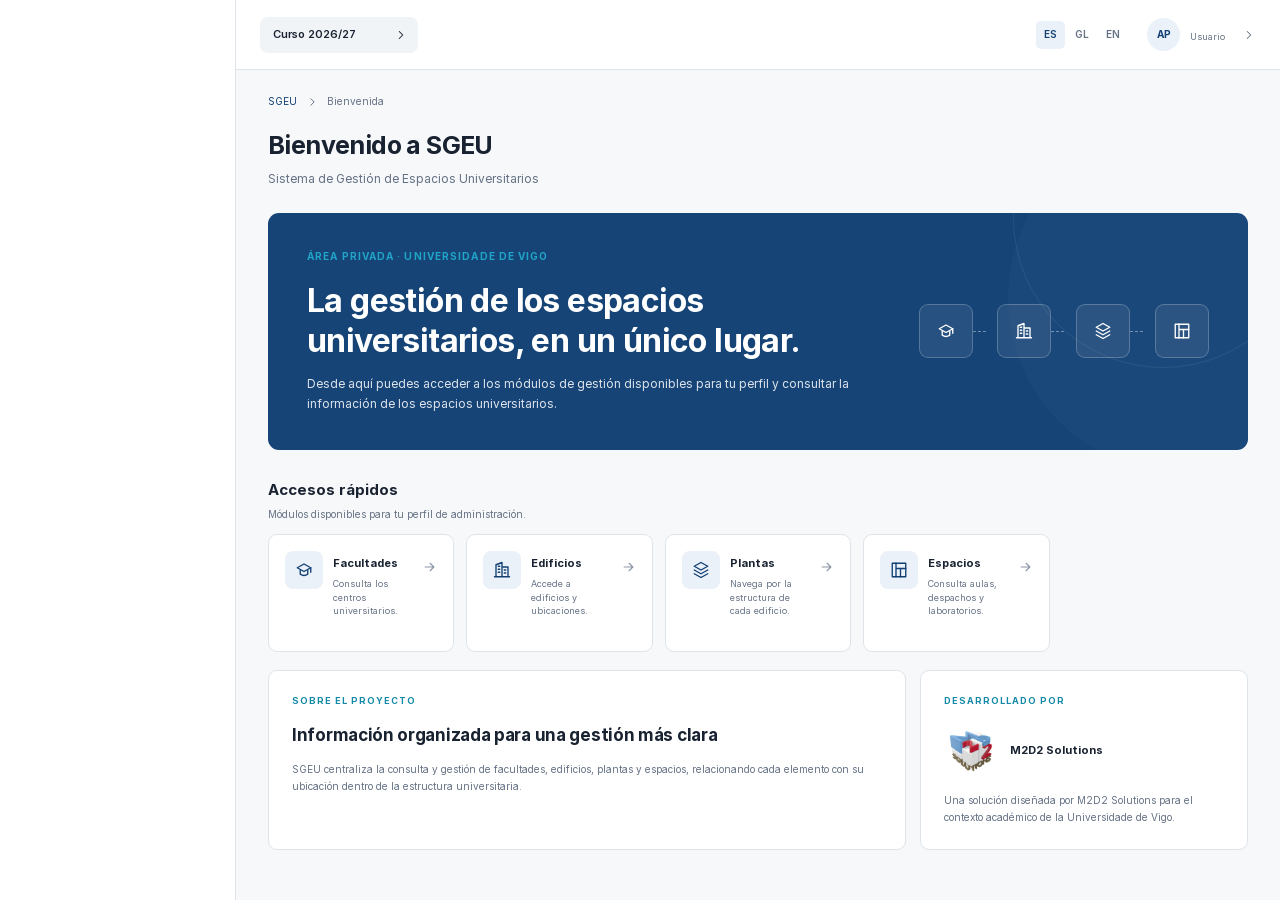
==== frontsistemagestionespacios/pages/bienvenida.html @ 885a41d6 "ADD SGEU" ====
<!--
  Archivo: bienvenida.html
  Descripción: Página principal de la zona privada de SGEU.
  Muestra la bienvenida al usuario autenticado y los accesos
  a los diferentes módulos de gestión.
-->

<!DOCTYPE html>
<html lang="es">

  <head>
    <meta charset="UTF-8">
    <meta name="viewport" content="width=device-width, initial-scale=1.0">
    <meta name="description" content="Área privada del Sistema de Gestión de Espacios Universitarios">

    <title>Bienvenida | SGEU</title>

    <!-- Estilos globales, estructura común y específicos de la página -->
    <link rel="stylesheet" href="../css/variables.css">
    <link rel="stylesheet" href="../css/global.css">
    <link rel="stylesheet" href="../css/components/app-layout.css">
    <link rel="stylesheet" href="../css/pages/bienvenida.css">
    <link rel="stylesheet" href="../css/responsive.css">

    <!-- Barra lateral y superior comunes -->
    <script type="module" src="../js/common/navigation.js" defer></script>

    <!-- Sistema de internacionalización -->
    <script type="module" src="../js/i18n/i18n.js"></script>

    <!-- Iconos centralizados del proyecto -->
    <script src="../js/common/icons.js" defer></script>
  </head>

  <body data-page="bienvenida">
    <div class="app-layout">

      <!-- Barra lateral (la genera navigation.js) -->
      <aside class="app-sidebar" id="app-sidebar"></aside>

      <!-- Zona principal -->
      <div class="app-main">

        <!-- Barra superior (la genera navigation.js) -->
        <header class="app-topbar"></header>

        <!-- Contenido de la página -->
        <main class="app-content home-page">

          <!-- Ruta de navegación -->
          <nav class="breadcrumb" aria-label="Ruta de navegación">
            <ol>
              <li>
                <a href="bienvenida.html">SGEU</a>
              </li>

              <li>
                <span data-icon="chevron" aria-hidden="true"></span>
                <span aria-current="page" data-i18n="navigation.welcome">Bienvenida</span>
              </li>
            </ol>
          </nav>

          <!-- Cabecera de la página -->
          <div class="page-header">
            <h1 data-i18n="welcome.pageTitle">Bienvenido a SGEU</h1>
            <p data-i18n="welcome.subtitle">Sistema de Gestión de Espacios Universitarios</p>
          </div>

          <!-- Bloque de bienvenida -->
          <section class="home-banner" aria-labelledby="banner-title">

            <div class="home-banner-content">
              <span class="eyebrow" data-i18n="welcome.privateArea">Área privada · Universidade de Vigo</span>

              <h2 id="banner-title" data-i18n="welcome.bannerTitle">
                La gestión de los espacios universitarios, en un único lugar.
              </h2>

              <p data-i18n="welcome.bannerDescription">
                Desde aquí puedes acceder a los módulos de gestión disponibles
                para tu perfil y consultar la información de los espacios universitarios.
              </p>
            </div>

            <!-- Jerarquía decorativa: Facultad → Edificio → Planta → Espacio -->
            <div class="banner-hierarchy" aria-hidden="true">
              <span class="banner-node" data-icon="faculty"></span>
              <span class="banner-node" data-icon="building"></span>
              <span class="banner-node" data-icon="layers"></span>
              <span class="banner-node" data-icon="space"></span>
            </div>

          </section>

          <!-- Accesos rápidos -->
          <section class="quick-access" aria-labelledby="quick-access-title">

            <div class="section-header">
              <div>
                <h2 id="quick-access-title" data-i18n="welcome.quickAccess">Accesos rápidos</h2>
                <p data-i18n="welcome.quickAccessDescription">Módulos disponibles para tu perfil de administración.</p>
              </div>

            </div>

            <!-- Tarjetas de acceso a los módulos -->
            <ul class="access-list">
              <li data-require="ADMIN">
                <a class="access-card" href="usuarios.html">
                  <span class="access-icon" data-icon="users" aria-hidden="true"></span>

                  <div class="access-text">
                    <h3 data-i18n="navigation.users">Usuarios</h3>
                    <p data-i18n="welcome.usersDescription">Gestiona perfiles y permisos disponibles.</p>
                  </div>

                  <span class="access-arrow" data-icon="arrow" aria-hidden="true"></span>
                </a>
              </li>

              <li>
                <a class="access-card" href="facultades.html">
                  <span class="access-icon" data-icon="faculty" aria-hidden="true"></span>

                  <div class="access-text">
                    <h3 data-i18n="navigation.faculties">Facultades</h3>
                    <p data-i18n="welcome.facultiesDescription">Consulta los centros universitarios.</p>
                  </div>

                  <span class="access-arrow" data-icon="arrow" aria-hidden="true"></span>
                </a>
              </li>

              <li>
                <a class="access-card" href="edificios.html">
                  <span class="access-icon" data-icon="building" aria-hidden="true"></span>

                  <div class="access-text">
                    <h3 data-i18n="navigation.buildings">Edificios</h3>
                    <p data-i18n="welcome.buildingsDescription">Accede a edificios y ubicaciones.</p>
                  </div>

                  <span class="access-arrow" data-icon="arrow" aria-hidden="true"></span>
                </a>
              </li>

              <li>
                <a class="access-card" href="plantas.html">
                  <span class="access-icon" data-icon="layers" aria-hidden="true"></span>

                  <div class="access-text">
                    <h3 data-i18n="navigation.floors">Plantas</h3>
                    <p data-i18n="welcome.floorsDescription">Navega por la estructura de cada edificio.</p>
                  </div>

                  <span class="access-arrow" data-icon="arrow" aria-hidden="true"></span>
                </a>
              </li>

              <li>
                <a class="access-card" href="espacios.html">
                  <span class="access-icon" data-icon="space" aria-hidden="true"></span>

                  <div class="access-text">
                    <h3 data-i18n="navigation.spaces">Espacios</h3>
                    <p data-i18n="welcome.spacesDescription">Consulta aulas, despachos y laboratorios.</p>
                  </div>

                  <span class="access-arrow" data-icon="arrow" aria-hidden="true"></span>
                </a>
              </li>
            </ul>

          </section>

          <!-- Información del proyecto y del equipo -->
          <div class="home-info">

            <section class="info-card" aria-labelledby="info-project-title">
              <span class="eyebrow" data-i18n="common.aboutProject">Sobre el proyecto</span>

              <h2 id="info-project-title" data-i18n="welcome.projectTitle">
                Información organizada para una gestión más clara
              </h2>

              <p data-i18n="welcome.projectDescription">
                SGEU centraliza la consulta y gestión de facultades, edificios, plantas
                y espacios, relacionando cada elemento con su ubicación dentro de la
                estructura universitaria.
              </p>
            </section>

            <section class="info-card" aria-labelledby="info-team-title">
              <span class="eyebrow" id="info-team-title" data-i18n="welcome.developedBy">Desarrollado por</span>

              <!-- Logo de M2D2 Solutions -->
              <div class="team-mini">
                <img class="team-mini-logo" src="../assets/images/logo-m2d2-solutions.png" alt="" width="64" height="64">

                <div>
                  <strong>M2D2 Solutions</strong>
                </div>
              </div>

              <p data-i18n="welcome.teamDescription">
                Una solución diseñada por M2D2 Solutions para el contexto académico
                de la Universidade de Vigo.
              </p>
            </section>

          </div>

        </main>
      </div>
    </div>
  </body>

</html>
---- frontsistemagestionespacios/css/variables.css ----
/****************************************************************/
/* Archivo: variables.css                                       */
/* Descripción: Centraliza las variables CSS utilizadas         */
/* en la aplicación, como colores, tipografías, espaciados,     */
/* bordes y otros valores de diseño.                            */
/****************************************************************/


/* ========================================
   SGEU - TIPOGRAFÍA LOCAL
   ======================================== */

@font-face {
    font-family: 'Inter';
    src: url('../assets/fonts/Inter-Regular.woff2') format('woff2');
    font-weight: 400;
    font-style: normal;
    font-display: swap;
}

@font-face {
    font-family: 'Inter';
    src: url('../assets/fonts/Inter-Medium.woff2') format('woff2');
    font-weight: 500;
    font-style: normal;
    font-display: swap;
}

@font-face {
    font-family: 'Inter';
    src: url('../assets/fonts/Inter-SemiBold.woff2') format('woff2');
    font-weight: 600;
    font-style: normal;
    font-display: swap;
}

@font-face {
    font-family: 'Inter';
    src: url('../assets/fonts/Inter-Bold.woff2') format('woff2');
    font-weight: 700;
    font-style: normal;
    font-display: swap;
}


/* ========================================
   SGEU - VARIABLES GLOBALES
   Basadas en el diseño de Figma Make
   ======================================== */

:root {
    /* ------------------------------------
       TIPOGRAFÍA
       ------------------------------------ */
    --font-family: 'Inter', sans-serif;

    /* ------------------------------------
       COLORES DE FONDO
       ------------------------------------ */
    --bg: #f7f8fa;
    --surface: #ffffff;
    --surface-alt: #f1f4f7;

    /* ------------------------------------
       COLORES DE TEXTO
       ------------------------------------ */
    --ink: #182230;
    --muted: #647184;
    --subtle: #8b96a7;

    /* ------------------------------------
       COLORES DE BORDES
       ------------------------------------ */
    --line: #dfe4ea;
    --line-strong: #c9d1da;

    /* ------------------------------------
       COLOR PRINCIPAL
       ------------------------------------ */
    --primary: #123f73;
    --primary-hover: #0c315c;
    --primary-soft: #eaf1f8;

    /* ------------------------------------
       COLOR SECUNDARIO / ACENTO
       ------------------------------------ */
    --accent: #1489a7;
    --accent-soft: #e7f6f8;

    /* ------------------------------------
       COLORES DE ESTADO
       ------------------------------------ */
    --success: #18794e;
    --success-soft: #eaf7f0;

    --warning: #a15c07;
    --warning-soft: #fff6e5;

    --danger: #c43235;
    --danger-soft: #fff0f0;

    /* ------------------------------------
       SOMBRAS
       ------------------------------------ */
    --shadow: 0 2px 8px rgba(18, 35, 52, 0.06);
    --shadow-lg: 0 12px 30px rgba(18, 35, 52, 0.12);

    /* ------------------------------------
       BORDES REDONDEADOS
       ------------------------------------ */
    --radius: 10px;
}
---- frontsistemagestionespacios/css/global.css ----
/****************************************************************/
/* Archivo: global.css                                          */
/* Descripción: Define los estilos generales compartidos        */
/* por las diferentes páginas de la aplicación.                 */
/* Incluye reglas de presentación comunes y estilos base.       */
/****************************************************************/


/* =========================================================
   SGEU - ESTILOS GLOBALES
   Configuración y componentes compartidos
   ========================================================= */

/* ---------- Configuración general ---------- */

*,
*::before,
*::after {
    box-sizing: border-box;
}

html {
    min-width: 320px;
    scroll-behavior: smooth;
}

body {
    margin: 0;
    min-height: 100vh;
    font-family: var(--font-family);
    font-size: 14px;
    color: var(--ink);
    background-color: var(--bg);
    line-height: 1.5;
}

/* Bloquear el scroll de fondo mientras está abierto el perfil */
body.profile-modal-open {
    overflow: hidden;
}

button,
input,
select,
textarea {
    font: inherit;
}

button {
    cursor: pointer;
}

button:disabled {
    cursor: not-allowed;
    opacity: 0.6;
}

a {
    color: inherit;
    text-decoration: none;
}

img,
svg {
    display: block;
    max-width: 100%;
}

h1,
h2,
h3,
h4,
p {
    margin-top: 0;
}

[hidden] {
    display: none !important;
}

/* ---------- Selector de idioma ---------- */

.lang-switch {
    border: 1px solid var(--line);
    border-radius: 8px;
    padding: 3px;
    display: flex;
    align-items: center;
    background: var(--surface);
}

.lang-switch button {
    min-width: 35px;
    height: 29px;
    padding: 0 6px;
    border: 0;
    border-radius: 5px;
    background: transparent;
    color: var(--muted);
    font-size: 11px;
    font-weight: 600;
}

.lang-switch button:hover {
    background: var(--surface-alt);
    color: var(--primary);
}

.lang-switch button.active,
.lang-switch button[aria-pressed="true"] {
    color: var(--primary);
    background: var(--primary-soft);
}

/* ---------- Accesibilidad ---------- */

:focus-visible {
    outline: 3px solid var(--accent);
    outline-offset: 3px;
}

/* ---------- Botones ---------- */

.btn {
    min-height: 44px;
    padding: 0 20px;
    display: inline-flex;
    align-items: center;
    justify-content: center;
    gap: 8px;
    border: 1px solid transparent;
    border-radius: 8px;
    font-size: 13px;
    font-weight: 600;
    transition:
        background-color 0.2s ease,
        border-color 0.2s ease,
        color 0.2s ease;
}

.btn-primary {
    color: var(--surface);
    background-color: var(--primary);
    border-color: var(--primary);
}

.btn-primary:hover {
    background-color: var(--primary-hover);
    border-color: var(--primary-hover);
}

/* ---------- Campos de formulario ---------- */

.field {
    display: flex;
    flex-direction: column;
    gap: 7px;
    min-width: 0;
}

.field-label {
    color: var(--ink);
    font-size: 13px;
    font-weight: 600;
}

.input-wrap {
    position: relative;
    display: flex;
    align-items: center;
    width: 100%;
}

.field-input {
    width: 100%;
    min-width: 0;
    height: 46px;
    padding: 0 14px;
    border: 1px solid var(--line-strong);
    border-radius: 8px;
    background-color: var(--surface);
    color: var(--ink);
    font-size: 13px;
    outline: none;
    transition:
        border-color 0.2s ease,
        box-shadow 0.2s ease;
}

.field-input::placeholder {
    color: var(--subtle);
}

.field-input:focus {
    border-color: var(--primary);
    box-shadow: 0 0 0 3px var(--primary-soft);
}

/* ---------- Botón dentro de un campo ---------- */

.input-action {
    position: absolute;
    top: 50%;
    right: 12px;
    transform: translateY(-50%);
    display: flex;
    align-items: center;
    justify-content: center;
    width: 30px;
    height: 30px;
    padding: 0;
    border: 0;
    border-radius: 5px;
    background: transparent;
    color: var(--muted);
}

.input-action:hover {
    color: var(--primary);
}

.input-action svg {
    width: 18px;
    height: 18px;
}

/* Espacio para el botón de mostrar contraseña */
.input-wrap-password .field-input {
    padding-right: 48px;
}

/* ---------- Iconos ---------- */

[data-icon] {
    display: inline-flex;
    align-items: center;
    justify-content: center;
    flex-shrink: 0;
}

[data-icon] svg {
    width: 18px;
    height: 18px;
}

/* =========================================================
   UTILIDADES FLEXBOX
   ========================================================= */

.flex-center {
    display: flex;
    align-items: center;
    justify-content: center;
}
---- frontsistemagestionespacios/css/components/app-layout.css ----
/****************************************************************/
/* Archivo: app-layout.css                                      */
/* Descripción: Estilos de la estructura común de la zona       */
/* privada de SGEU.                                             */
/****************************************************************/

/* ESTRUCTURA GENERAL */

.app-layout {
    display: flex;
    min-height: 100vh;
    background: var(--bg);
}

.app-sidebar {
    width: 236px;
    min-width: 236px;
    min-height: 100vh;
    display: flex;
    flex-direction: column;
    background: var(--surface);
    border-right: 1px solid var(--line);
    position: relative;
    z-index: 20;
}

.app-main {
    flex: 1;
    min-width: 0;
    display: flex;
    flex-direction: column;
}

.app-topbar {
    min-height: 70px;
    padding: 0 24px;
    display: flex;
    align-items: center;
    justify-content: space-between;
    gap: 20px;
    background: var(--surface);
    border-bottom: 1px solid var(--line);
}

.app-content {
    width: 100%;
    max-width: 1490px;
    margin: 0 auto;
    padding: 24px 32px 40px;
}

/* IDENTIDAD DE LA APLICACIÓN */

.brand-mark {
    min-height: 70px;
    padding: 0 20px;
    display: flex;
    align-items: center;
    gap: 13px;
    text-decoration: none;
    border-bottom: 1px solid var(--line);
}

.brand-mark > span {
    color: var(--primary);
    font-size: 20px;
    font-weight: 800;
    letter-spacing: 1.5px;
}

.brand-mark small {
    max-width: 85px;
    padding-left: 10px;
    border-left: 1px solid var(--line);
    color: var(--ink);
    font-size: 9px;
    line-height: 1.3;
}

/* NAVEGACIÓN LATERAL */

.sidebar-nav {
    flex: 1;
    padding: 20px 10px;
}

.sidebar-group {
    margin-bottom: 22px;
}

.sidebar-group-title {
    display: block;
    padding: 0 10px;
    margin-bottom: 12px;
    color: var(--subtle);
    font-size: 9px;
    font-weight: 700;
    letter-spacing: 1px;
    text-transform: uppercase;
}

.sidebar-group ul {
    display: flex;
    flex-direction: column;
    gap: 5px;
    margin: 0;
    padding: 0;
    list-style: none;
}

.sidebar-link {
    min-height: 42px;
    padding: 0 12px;
    display: flex;
    align-items: center;
    gap: 12px;
    border-radius: 8px;
    color: var(--muted);
    font-size: 12px;
    font-weight: 500;
    text-decoration: none;
    transition: background 0.2s, color 0.2s;
}

.sidebar-link > span[data-icon] {
    width: 18px;
    height: 18px;
    display: inline-flex;
    align-items: center;
    justify-content: center;
    flex-shrink: 0;
}

.sidebar-link:hover {
    background: var(--surface-alt);
    color: var(--primary);
}

.sidebar-link.active {
    position: relative;
    background: var(--primary-soft);
    color: var(--primary);
    font-weight: 700;
}

.sidebar-link.active::before {
    content: "";
    position: absolute;
    top: 8px;
    bottom: 8px;
    left: -10px;
    width: 3px;
    border-radius: 0 3px 3px 0;
    background: var(--primary);
}

/* PIE DE LA BARRA LATERAL */

.sidebar-footer {
    padding: 18px 10px 14px;
    border-top: 1px solid var(--line);
}

.sidebar-help {
    padding: 15px;
    border-radius: 9px;
    background: var(--surface-alt);
}

.sidebar-help strong {
    display: block;
    margin-bottom: 6px;
    color: var(--ink);
    font-size: 11px;
}

.sidebar-help p {
    margin: 0 0 9px;
    color: var(--muted);
    font-size: 10px;
    line-height: 1.5;
}

.sidebar-help a {
    display: inline-flex;
    align-items: center;
    gap: 5px;
    color: var(--primary);
    font-size: 10px;
    font-weight: 600;
    text-decoration: none;
}

.sidebar-help a:hover {
    text-decoration: underline;
}

.sidebar-help a [data-icon] {
    display: inline-flex;
    width: 14px;
    height: 14px;
}

.sidebar-version {
    display: block;
    margin-top: 15px;
    color: var(--subtle);
    font-size: 9px;
    text-align: center;
}

/* BARRA SUPERIOR */

.topbar-left,
.topbar-right {
    display: flex;
    align-items: center;
}

.topbar-left {
    gap: 16px;
}

.topbar-right {
    gap: 17px;
}

.sidebar-toggle {
    display: none;
    width: 36px;
    height: 36px;
    align-items: center;
    justify-content: center;
    border: 1px solid var(--line);
    border-radius: 7px;
    background: var(--surface);
    color: var(--ink);
    cursor: pointer;
}

.course-select {
    position: relative;
    display: flex;
    align-items: center;
}

.course-select select {
    min-width: 158px;
    height: 36px;
    padding: 0 32px 0 12px;
    appearance: none;
    border: 1px solid transparent;
    border-radius: 8px;
    background: var(--surface-alt);
    color: var(--ink);
    font-size: 11px;
    font-weight: 600;
    cursor: pointer;
}

.course-select > span {
    position: absolute;
    right: 10px;
    width: 14px;
    height: 14px;
    display: flex;
    pointer-events: none;
}

/* SELECTOR DE IDIOMA */

.app-topbar .lang-switch {
    display: flex;
    align-items: center;
    gap: 2px;
    padding: 0;
    border: 0;
    background: transparent;
}

.app-topbar .lang-switch button {
    min-width: 29px;
    height: 28px;
    padding: 0 6px;
    border: 0;
    border-radius: 5px;
    background: transparent;
    color: var(--muted);
    font-size: 10px;
    font-weight: 600;
    cursor: pointer;
}

.app-topbar .lang-switch button:hover {
    background: var(--surface-alt);
}

.app-topbar .lang-switch button.active,
.app-topbar .lang-switch button[aria-pressed="true"] {
    background: var(--primary-soft);
    color: var(--primary);
}

/* BOTÓN DE NOTIFICACIONES */

.topbar-icon-btn {
    position: relative;
    width: 38px;
    height: 36px;
    display: flex;
    align-items: center;
    justify-content: center;
    border: 0;
    border-left: 1px solid var(--line);
    border-radius: 0;
    background: transparent;
    color: var(--ink);
    cursor: pointer;
}

.topbar-icon-btn > span:first-child {
    display: flex;
    width: 19px;
    height: 19px;
}

.notification-dot {
    position: absolute;
    top: 7px;
    right: 8px;
    width: 7px;
    height: 7px;
    border: 1px solid var(--surface);
    border-radius: 50%;
    background: var(--danger);
}

/* MENÚ DEL USUARIO */

.user-menu {
    display: flex;
    align-items: center;
    gap: 10px;
    padding: 3px 0 3px 3px;
    border: 0;
    background: transparent;
    color: var(--ink);
    text-align: left;
    cursor: pointer;
}

.user-avatar {
    width: 33px;
    height: 33px;
    display: flex;
    align-items: center;
    justify-content: center;
    flex-shrink: 0;
    border-radius: 50%;
    background: var(--primary-soft);
    color: var(--primary);
    font-size: 10px;
    font-weight: 700;
}

.user-info {
    display: flex;
    flex-direction: column;
    gap: 4px;
}

.user-info strong {
    color: var(--ink);
    font-size: 11px;
    font-weight: 700;
}

.user-info small {
    color: var(--muted);
    font-size: 9px;
}

.user-menu-arrow {
    width: 14px;
    height: 14px;
    margin-left: 7px;
    display: flex;
    align-items: center;
    color: var(--muted);
}


/* MENÚ DESPLEGABLE DEL PERFIL */

.profile-dropdown {
    position: relative;
}

.profile-menu {
    position: absolute;
    top: calc(100% + 10px);
    right: 0;
    z-index: 100;
    width: 205px;
    padding: 6px;
    border: 1px solid var(--line);
    border-radius: 10px;
    background: var(--surface);
    box-shadow: var(--shadow-md);
}

.profile-menu[hidden],
.profile-modal-backdrop[hidden] {
    display: none;
}

.profile-menu button {
    width: 100%;
    min-height: 42px;
    padding: 0 10px;
    display: flex;
    align-items: center;
    gap: 10px;
    border: 0;
    border-radius: 6px;
    background: transparent;
    color: var(--ink);
    font: inherit;
    font-size: 12px;
    text-align: left;
    cursor: pointer;
}

.profile-menu button:hover {
    background: var(--surface-alt);
}

.profile-menu button [data-icon] {
    width: 17px;
    height: 17px;
    display: inline-flex;
}

.profile-menu .logout-option {
    color: var(--danger);
}

/* MODAL DEL PERFIL */

.profile-modal-backdrop {
    position: fixed;
    inset: 0;
    z-index: 1000;
    padding: 20px;
    display: flex;
    align-items: center;
    justify-content: center;
    overflow-y: auto;
    background: rgba(15, 30, 48, 0.48);
}

.profile-modal {
    width: 100%;
    max-width: 600px;
    max-height: calc(100vh - 40px);
    overflow-y: auto;
    padding: 26px;
    border: 1px solid var(--line);
    border-radius: 13px;
    background: var(--surface);
    box-shadow: var(--shadow-lg);
}

.profile-modal-header {
    margin-bottom: 24px;
    display: flex;
    align-items: flex-start;
    justify-content: space-between;
    gap: 15px;
}

.profile-modal-header h2 {
    margin: 0 0 6px;
    color: var(--ink);
    font-size: 21px;
}

.profile-modal-header p {
    margin: 0;
    color: var(--muted);
    font-size: 12px;
}

.profile-modal-close {
    width: 34px;
    height: 34px;
    display: flex;
    align-items: center;
    justify-content: center;
    border: 1px solid var(--line);
    border-radius: 7px;
    background: var(--surface);
    color: var(--muted);
    cursor: pointer;
}

.profile-form-grid {
    display: grid;
    grid-template-columns: repeat(2, minmax(0, 1fr));
    gap: 18px 14px;
}

.profile-form-grid .field {
    min-width: 0;
}

.profile-form-grid .field-input {
    width: 100%;
}

.profile-form-grid input[readonly] {
    background: var(--surface-alt);
    color: var(--muted);
    cursor: not-allowed;
}

.profile-modal-actions {
    margin-top: 25px;
    padding-top: 18px;
    display: flex;
    justify-content: flex-end;
    gap: 10px;
    border-top: 1px solid var(--line);
}

#profile-message {
    margin: 16px 0 0;
    color: var(--danger);
    font-size: 12px;
}

@media (max-width: 520px) {
    .profile-modal {
        padding: 20px;
    }

    .profile-form-grid {
        grid-template-columns: 1fr;
    }

    .profile-modal-actions {
        flex-direction: column-reverse;
    }

    .profile-modal-actions .btn {
        width: 100%;
    }
}


/* RESPONSIVE */

@media (max-width: 1100px) {
    .app-content {
        padding-right: 22px;
        padding-left: 22px;
    }

    .app-topbar {
        padding: 0 18px;
    }
}

@media (max-width: 700px) {
    .app-sidebar {
        position: fixed;
        top: 0;
        bottom: 0;
        left: 0;
        width: 250px;
        min-width: 250px;
        min-height: 100vh;
        transform: translateX(-100%);
        transition: transform 0.25s ease;
        box-shadow: var(--shadow-lg);
    }

    .app-sidebar.open {
        transform: translateX(0);
    }

    .sidebar-toggle {
        display: flex;
    }

    .app-topbar {
        min-height: 58px;
        padding: 0 14px;
    }

    .app-content {
        padding: 20px 16px 30px;
    }

    .topbar-left {
        gap: 10px;
    }

    .topbar-right {
        gap: 8px;
    }

    .user-info {
        display: none;
    }

    .user-menu-arrow {
        display: none;
    }
}

@media (max-width: 420px) {
    .app-topbar {
        gap: 8px;
        padding: 0 10px;
    }

    .topbar-right {
        gap: 5px;
    }

    .course-select select {
        min-width: 112px;
        font-size: 9px;
    }

    .app-topbar .lang-switch button {
        min-width: 22px;
        padding: 0 3px;
    }
}

/* Campo con error */
.field-input.is-invalid {
    border-color: var(--danger);
    box-shadow: 0 0 0 3px var(--danger-soft);
}

/* Mensaje de error debajo del campo */
.invalid-feedback {
    display: none;
    width: 100%;
    margin-top: 6px;
    color: var(--danger);
    font-size: 12px;
    line-height: 1.4;
}

/* Evita que el mensaje quede pegado al campo */
.field .invalid-feedback {
    box-sizing: border-box;
}

.breadcrumb {
    margin-bottom: 18px;
}

.breadcrumb ol {
    display: flex;
    align-items: center;
    gap: 9px;
    margin: 0;
    padding: 0;
    list-style: none;
}

.breadcrumb li {
    display: flex;
    align-items: center;
    gap: 8px;
    color: var(--muted);
    font-size: 10px;
}

.breadcrumb a {
    color: var(--primary);
    text-decoration: none;
}

.breadcrumb a:hover {
    text-decoration: underline;
}

.breadcrumb [data-icon] {
    width: 13px;
    height: 13px;
    display: inline-flex;
}
---- frontsistemagestionespacios/css/pages/bienvenida.css ----
/****************************************************************/
/* Archivo: bienvenida.css                                     */
/* Descripción: Estilos específicos de la página de bienvenida */
/* de la zona privada de SGEU.                                  */
/****************************************************************/

/* CONTENIDO GENERAL */

.home-page {
    color: var(--ink);
}

/* CABECERA */

.home-page .page-header {
    margin-bottom: 25px;
}

.home-page .page-header h1 {
    margin: 0 0 5px;
    color: var(--ink);
    font-size: 25px;
    font-weight: 700;
    letter-spacing: -0.6px;
}

.home-page .page-header p {
    margin: 0;
    color: var(--muted);
    font-size: 12px;
}

/* BANNER DE BIENVENIDA */

.home-banner {
    position: relative;
    min-height: 232px;
    margin-bottom: 29px;
    padding: 36px 39px;
    display: flex;
    align-items: center;
    justify-content: space-between;
    gap: 30px;
    overflow: hidden;
    border-radius: 11px;
    background: #164477;
    color: #fff;
}

.home-banner::before {
    content: "";
    position: absolute;
    top: -145px;
    right: -65px;
    width: 300px;
    height: 300px;
    border: 1px solid rgba(255, 255, 255, 0.07);
    border-radius: 50%;
}

.home-banner::after {
    content: "";
    position: absolute;
    top: -90px;
    right: -110px;
    width: 350px;
    height: 350px;
    border-radius: 50%;
    background: rgba(255, 255, 255, 0.025);
}

.home-banner-content {
    position: relative;
    z-index: 1;
    max-width: 650px;
}

.home-banner .eyebrow {
    display: block;
    margin-bottom: 17px;
    color: #20a4c7;
    font-size: 10px;
    font-weight: 700;
    letter-spacing: 1.1px;
    text-transform: uppercase;
}

.home-banner h2 {
    max-width: 650px;
    margin: 0 0 13px;
    color: #fff;
    font-size: 32px;
    font-weight: 700;
    line-height: 1.25;
    letter-spacing: -0.6px;
}

.home-banner p {
    max-width: 650px;
    margin: 0;
    color: rgba(255, 255, 255, 0.85);
    font-size: 12px;
    line-height: 1.7;
}

/* JERARQUÍA DE ICONOS */

.banner-hierarchy {
    position: relative;
    z-index: 1;
    width: 36%;
    min-width: 280px;
    display: flex;
    align-items: center;
    justify-content: space-between;
    gap: 12px;
}

.banner-node {
    position: relative;
    width: 54px;
    height: 54px;
    display: flex;
    align-items: center;
    justify-content: center;
    flex-shrink: 0;
    border: 1px solid rgba(255, 255, 255, 0.22);
    border-radius: 9px;
    background: rgba(255, 255, 255, 0.07);
    color: #fff;
}

.banner-node [data-icon] {
    width: 21px;
    height: 21px;
    display: flex;
}

.banner-node:not(:last-child)::after {
    content: "";
    position: absolute;
    top: 50%;
    left: calc(100% + 1px);
    width: 13px;
    border-top: 1px dashed rgba(255, 255, 255, 0.4);
}

/* ACCESOS RÁPIDOS */

.quick-access {
    margin-bottom: 18px;
}

.section-header {
    margin-bottom: 12px;
    display: flex;
    align-items: center;
    justify-content: space-between;
    gap: 15px;
}

.section-header h2 {
    margin: 0 0 5px;
    color: var(--ink);
    font-size: 15px;
    font-weight: 700;
}

.section-header p {
    margin: 0;
    color: var(--muted);
    font-size: 10px;
}

.profile-badge {
    padding: 6px 10px;
    border-radius: 20px;
    background: var(--primary-soft);
    color: var(--primary);
    font-size: 9px;
    font-weight: 600;
    white-space: nowrap;
}

.profile-badge::before {
    content: "";
    width: 5px;
    height: 5px;
    margin-right: 5px;
    display: inline-block;
    border-radius: 50%;
    background: var(--primary);
    vertical-align: middle;
}

/* TARJETAS DE ACCESO */

.access-list {
    display: grid;
    grid-template-columns: repeat(5, minmax(0, 1fr));
    gap: 12px;
    margin: 0;
    padding: 0;
    list-style: none;
}

.access-card {
    min-height: 118px;
    padding: 16px;
    display: flex;
    align-items: flex-start;
    gap: 10px;
    border: 1px solid var(--line);
    border-radius: 9px;
    background: var(--surface);
    box-shadow: var(--shadow-sm);
    color: inherit;
    text-decoration: none;
    transition: transform 0.2s, box-shadow 0.2s, border-color 0.2s;
}

.access-card:hover {
    transform: translateY(-2px);
    border-color: var(--line-strong);
    box-shadow: var(--shadow-md);
}

.access-icon {
    width: 38px;
    height: 38px;
    display: flex;
    align-items: center;
    justify-content: center;
    flex-shrink: 0;
    border-radius: 8px;
    background: var(--primary-soft);
    color: var(--primary);
}

.access-icon [data-icon] {
    width: 19px;
    height: 19px;
    display: flex;
}

.access-text {
    min-width: 0;
    flex: 1;
    padding-top: 4px;
}

.access-text h3 {
    margin: 0 0 6px;
    color: var(--ink);
    font-size: 11px;
    font-weight: 700;
}

.access-text p {
    margin: 0;
    color: var(--muted);
    font-size: 9px;
    line-height: 1.5;
}

.access-arrow {
    width: 15px;
    height: 15px;
    margin-top: 9px;
    display: flex;
    flex-shrink: 0;
    color: var(--subtle);
}

/* INFORMACIÓN INFERIOR */

.home-info {
    display: grid;
    grid-template-columns: 1.65fr 0.85fr;
    gap: 14px;
    margin-top: 18px;
}

.info-card {
    min-height: 175px;
    padding: 23px;
    border: 1px solid var(--line);
    border-radius: 9px;
    background: var(--surface);
    box-shadow: var(--shadow-sm);
}

.info-card .eyebrow {
    display: block;
    margin-bottom: 16px;
    color: var(--accent);
    font-size: 9px;
    font-weight: 700;
    letter-spacing: 1px;
    text-transform: uppercase;
}

.info-card h2 {
    margin: 0 0 12px;
    color: var(--ink);
    font-size: 17px;
    font-weight: 700;
    letter-spacing: -0.3px;
}

.info-card p {
    margin: 0;
    color: var(--muted);
    font-size: 10px;
    line-height: 1.7;
}

/* EQUIPO DESARROLLADOR */

.team-mini {
    margin-bottom: 15px;
    display: flex;
    align-items: center;
    gap: 12px;
}

.team-mini-logo {
    width: 54px;
    height: 54px;
    padding: 5px;
    flex-shrink: 0;
    object-fit: contain;
}

.team-mini > div {
    display: flex;
    flex-direction: column;
    gap: 5px;
}

.team-mini strong {
    color: var(--ink);
    font-size: 11px;
}

.team-mini small {
    color: var(--muted);
    font-size: 9px;
}

/* RESPONSIVE */

@media (max-width: 1100px) {
    .access-list {
        grid-template-columns: repeat(3, minmax(0, 1fr));
    }

    .home-banner h2 {
        font-size: 27px;
    }

    .banner-hierarchy {
        width: 34%;
        min-width: 230px;
    }
}

@media (max-width: 800px) {
    .home-banner {
        padding: 28px;
    }

    .banner-hierarchy {
        min-width: 190px;
    }

    .banner-node {
        width: 44px;
        height: 44px;
    }

    .home-info {
        grid-template-columns: 1fr;
    }
}

@media (max-width: 600px) {
    .home-page .page-header h1 {
        font-size: 21px;
    }

    .home-banner {
        min-height: auto;
        padding: 24px 20px;
        flex-direction: column;
        align-items: flex-start;
    }

    .home-banner h2 {
        font-size: 23px;
    }

    .banner-hierarchy {
        width: 100%;
        min-width: 0;
        max-width: 300px;
        margin-top: 10px;
    }

    .access-list {
        grid-template-columns: repeat(2, minmax(0, 1fr));
    }

    .section-header {
        align-items: flex-start;
        flex-direction: column;
    }

    .info-card {
        padding: 18px;
    }
}

@media (max-width: 380px) {
    .access-list {
        grid-template-columns: 1fr;
    }

    .access-card {
        min-height: 85px;
    }

    .profile-badge {
        white-space: normal;
    }
}
---- frontsistemagestionespacios/css/responsive.css ----
/****************************************************************/
/* Archivo: responsive.css                                      */
/* Descripción: Contiene las reglas de diseño responsive        */
/* para adaptar la interfaz de SGEU a diferentes tamaños        */
/* de pantalla y dispositivos.                                  */
/****************************************************************/

/* =========================================================
   SGEU - DISEÑO RESPONSIVE
   Adaptación a tablets y dispositivos móviles
   ========================================================= */

/* ---------- Tablets y pantallas medianas ---------- */

@media (max-width: 1100px) {

    /* Login */
    .login-page {
        grid-template-columns: minmax(350px, 40%) 1fr;
    }

    .login-brand {
        padding: 40px 36px;
    }

    .login-panel {
        padding-left: 32px;
        padding-right: 32px;
    }

    .login-panel > .lang-switch {
        right: 24px;
    }

    .back-public {
        left: 24px;
    }

    /* Bienvenida pública: Figma */
    .intro-inner {
        gap: 28px;
    }

    .mockup-body {
        grid-template-columns: 82px 1fr;
    }
}

/* ---------- Tablets ---------- */

@media (max-width: 820px) {

    /* Bienvenida pública */
    .site-header {
        padding: 0 22px;
    }

    .site-header-inner {
        gap: 22px;
    }

    .site-nav {
        display: none;
    }

    .intro {
        min-height: auto;
        padding: 65px 28px 80px;
    }

    .intro-inner {
        grid-template-columns: 1fr;
        gap: 28px;
    }

    .intro-visual {
        width: 100%;
        max-width: 650px;
        margin: 0 auto;
    }

    .about-project {
        padding: 70px 28px 35px;
    }

    .about-project-header {
        grid-template-columns: 45px 1fr;
    }

    .about-project-header > p {
        grid-column: 2;
    }

    .feature-list {
        padding: 20px 0 75px 73px;
        grid-template-columns: 1fr;
    }

    .about-us {
        padding: 60px 40px;
    }

    .about-us-inner {
        grid-template-columns: 1fr;
        gap: 36px;
    }

    .site-footer {
        padding: 25px 28px;
    }

    /* Login */
    .login-page {
        grid-template-columns: 1fr;
    }

    .login-brand {
        display: none;
    }

    .login-panel {
        min-height: 100vh;
    }

    .login-mobile-brand {
        display: block;
        color: var(--primary);
        font-size: 22px;
        font-weight: 750;
        letter-spacing: .08em;
        margin-bottom: 36px;
    }
}

/* ---------- Móviles ---------- */

@media (max-width: 760px) {

    /* Login: reglas existentes */
    .login-page {
        min-height: 100vh;
        display: block;
    }

    .login-brand {
        display: none;
    }

    .login-panel {
        min-height: 100vh;
        padding: 100px 24px 40px;
        align-items: center;
    }

    .login-panel > .lang-switch {
        top: 24px;
        right: 24px;
    }

    .back-public {
        top: 30px;
        left: 24px;
        font-size: 11px;
    }

    .login-card {
        max-width: 440px;
    }

    .login-mobile-brand {
        display: block;
        margin-bottom: 35px;
        color: var(--primary);
        font-size: 25px;
        font-weight: 700;
        letter-spacing: 0.08em;
    }
}

/* ---------- Móviles pequeños ---------- */

@media (max-width: 640px) {

    /* Bienvenida pública: Figma */
    .site-header {
        height: 68px;
        padding: 0 20px;
    }

    .brand-mark > small,
    .site-header-actions .lang-switch {
        display: none;
    }

    .site-header-actions .btn {
        min-height: 36px;
        padding: 0 11px;
    }

    .intro {
        padding: 52px 20px 65px;
    }

    .intro-content h1 {
        font-size: 43px;
    }

    .intro-visual {
        height: 295px;
    }

    .mockup {
        transform: none;
    }

    .mockup-body {
        min-height: 230px;
        grid-template-columns: 60px 1fr;
    }

    .mockup-sidebar {
        padding: 22px 8px;
    }

    .mockup-sidebar .mockup-line {
        width: 44px;
    }

    .mockup-main {
        padding: 26px 16px;
    }

    .mockup-heading {
        max-width: 100%;
    }

    .mockup-node {
        width: 36px;
        height: 36px;
        flex-basis: 36px;
    }

    .mockup-node svg {
        width: 17px;
        height: 17px;
    }

    .floating-card {
        display: none;
    }

    .about-project {
        padding: 58px 20px 28px;
    }

    .about-project-header {
        grid-template-columns: 1fr;
    }

    .about-project-header > p {
        grid-column: auto;
    }

    .section-number {
        display: none;
    }

    .feature-list {
        padding: 15px 0 58px;
    }

    .about-us {
        padding: 50px 20px;
    }

    .team-card {
        padding: 16px;
        gap: 14px;
    }

    .team-card-logo {
        width: 96px;
        height: 96px;
    }

    .site-footer {
        padding: 26px 20px;
    }

    .site-footer-inner {
        flex-direction: column;
        align-items: flex-start;
    }

    .site-footer-inner p {
        text-align: left;
    }

    /* Login: reglas existentes */
    .login-panel {
        padding: 70px 22px 35px;
    }

    .login-panel > .lang-switch {
        right: 22px;
        top: 20px;
    }

    .login-card h2 {
        font-size: 25px;
    }

    .back-public {
        left: 22px;
        top: 28px;
        font-size: 0;
    }
}

/* ---------- Móviles muy pequeños ---------- */

@media (max-width: 400px) {

    /* Login: reglas existentes */
    .login-panel {
        padding-left: 18px;
        padding-right: 18px;
    }

    .back-public {
        left: 18px;
    }

    .login-panel > .lang-switch {
        right: 18px;
    }

    .login-card h2 {
        font-size: 27px;
    }

    .login-fields {
        margin-top: 26px;
    }
}

/* ---------- Preferencias de movimiento ---------- */

@media (prefers-reduced-motion: reduce) {

    *,
    *::before,
    *::after {
        scroll-behavior: auto !important;
        transition-duration: 0.01ms !important;
        animation-duration: 0.01ms !important;
        animation-iteration-count: 1 !important;
    }
}
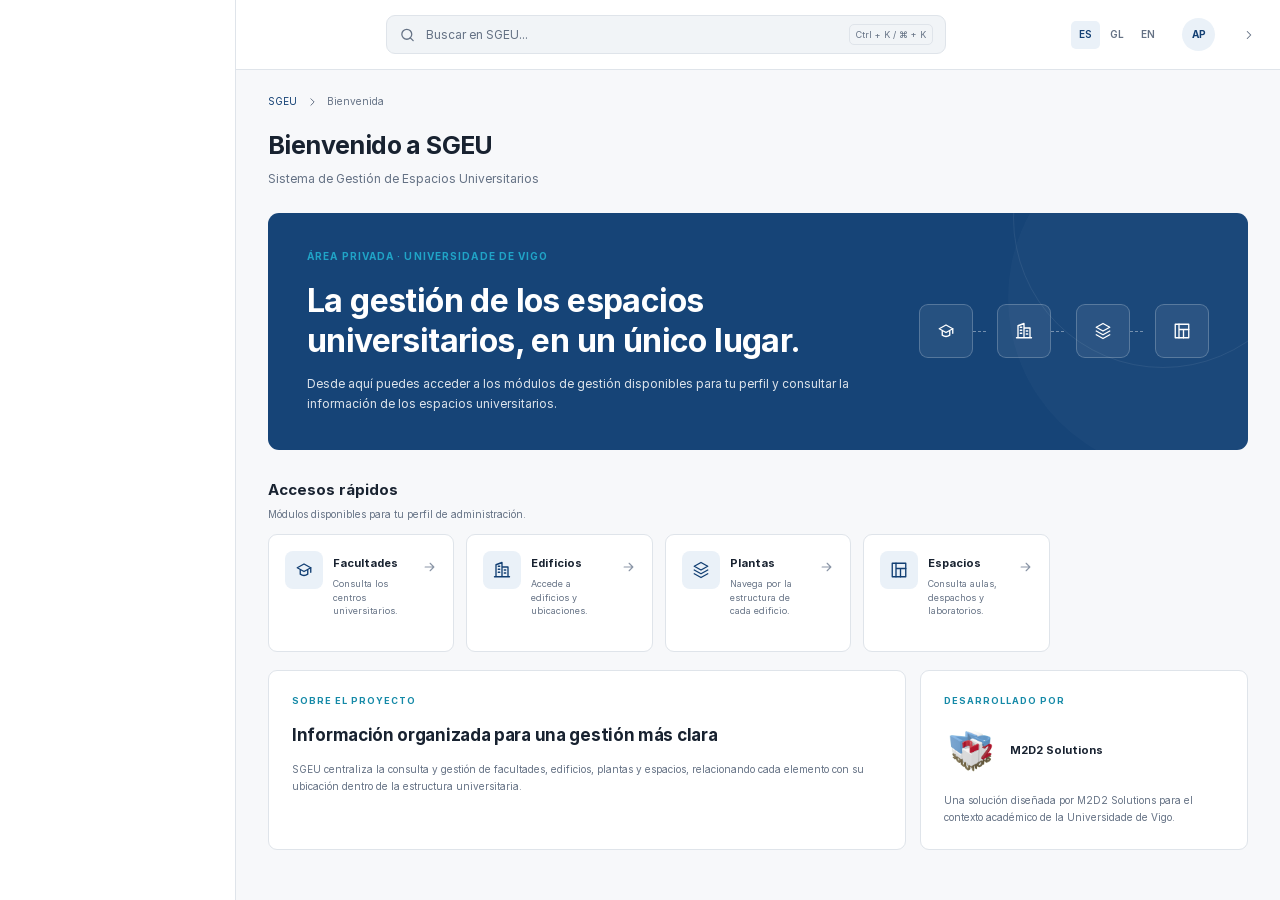
==== commit f0cd63c8: "Entrega 3" ====
--- a/frontsistemagestionespacios/pages/bienvenida.html
+++ b/frontsistemagestionespacios/pages/bienvenida.html
@@ -13,7 +13,7 @@
     <meta name="viewport" content="width=device-width, initial-scale=1.0">
     <meta name="description" content="Área privada del Sistema de Gestión de Espacios Universitarios">
 
-    <title>Bienvenida | SGEU</title>
+    <title data-i18n="welcome.title">Bienvenida | SGEU</title>
 
     <!-- Estilos globales, estructura común y específicos de la página -->
     <link rel="stylesheet" href="../css/variables.css">
--- a/frontsistemagestionespacios/css/components/app-layout.css
+++ b/frontsistemagestionespacios/css/components/app-layout.css
@@ -224,6 +224,158 @@
 
 .topbar-right {
     gap: 17px;
+}
+
+/* BUSCADOR GLOBAL */
+
+.global-search {
+    position: relative;
+    flex: 1;
+    min-width: 120px;
+    max-width: 560px;
+    margin: 0 auto;
+}
+
+.global-search-input-wrap {
+    height: 39px;
+    padding: 0 12px;
+    display: flex;
+    align-items: center;
+    gap: 10px;
+    border: 1px solid var(--line);
+    border-radius: 9px;
+    background: var(--surface-alt);
+    transition: border-color 0.2s, box-shadow 0.2s;
+}
+
+.global-search-input-wrap:focus-within {
+    border-color: var(--primary);
+    box-shadow: 0 0 0 3px var(--primary-soft);
+}
+
+.global-search-input-wrap > [data-icon] {
+    width: 17px;
+    height: 17px;
+    display: inline-flex;
+    flex-shrink: 0;
+    color: var(--muted);
+}
+
+.global-search-input-wrap input {
+    width: 100%;
+    min-width: 0;
+    height: 100%;
+    padding: 0;
+    border: 0;
+    outline: 0;
+    background: transparent;
+    color: var(--ink);
+    font: inherit;
+    font-size: 12px;
+}
+
+.global-search-input-wrap input::placeholder {
+    color: var(--muted);
+}
+
+.global-search-input-wrap input::-webkit-search-cancel-button {
+    cursor: pointer;
+}
+
+.global-search-shortcut {
+    flex-shrink: 0;
+    padding: 3px 6px;
+    border: 1px solid var(--line);
+    border-radius: 5px;
+    color: var(--muted);
+    font-size: 9px;
+    white-space: nowrap;
+}
+
+/* RESULTADOS DEL BUSCADOR */
+
+.global-search-results {
+    position: absolute;
+    top: calc(100% + 9px);
+    left: 0;
+    right: 0;
+    z-index: 200;
+    max-height: min(480px, calc(100vh - 110px));
+    overflow-y: auto;
+    padding: 7px;
+    border: 1px solid var(--line);
+    border-radius: 10px;
+    background: var(--surface);
+    box-shadow: var(--shadow-lg);
+}
+
+.global-search-results[hidden] {
+    display: none;
+}
+
+.global-search-group {
+    padding: 5px 0;
+}
+
+.global-search-group + .global-search-group {
+    border-top: 1px solid var(--line);
+}
+
+.global-search-group-title {
+    padding: 7px 9px;
+    color: var(--muted);
+    font-size: 10px;
+    font-weight: 700;
+    letter-spacing: 0.5px;
+    display: flex;
+    align-items: center;
+    gap: 7px;
+    text-transform: uppercase;
+}
+
+.global-search-group-title [data-icon] {
+    width: 14px;
+    height: 14px;
+    display: inline-flex;
+    flex-shrink: 0;
+    color: var(--muted);
+}
+
+.global-search-result {
+    width: 100%;
+    padding: 9px;
+    display: flex;
+    flex-direction: column;
+    gap: 4px;
+    border: 0;
+    border-radius: 7px;
+    background: transparent;
+    color: var(--ink);
+    text-align: left;
+    cursor: pointer;
+}
+
+.global-search-result:hover,
+.global-search-result:focus-visible {
+    outline: 0;
+    background: var(--surface-alt);
+}
+
+.global-search-result strong {
+    font-size: 12px;
+    font-weight: 600;
+}
+
+.global-search-result small {
+    color: var(--muted);
+    font-size: 10px;
+}
+
+.global-search-message {
+    padding: 17px 10px;
+    color: var(--muted);
+    font-size: 11px;
+    text-align: center;
 }
 
 .sidebar-toggle {
@@ -611,6 +763,15 @@
         gap: 8px;
     }
 
+    .global-search {
+        min-width: 0;
+        max-width: none;
+    }
+
+    .global-search-shortcut {
+        display: none;
+    }
+
     .user-info {
         display: none;
     }
@@ -628,6 +789,31 @@
 
     .topbar-right {
         gap: 5px;
+    }
+
+        .global-search {
+        min-width: 70px;
+    }
+
+    .global-search-input-wrap {
+        height: 35px;
+        padding: 0 8px;
+        gap: 6px;
+    }
+
+    .global-search-input-wrap input {
+        font-size: 11px;
+    }
+
+    .global-search-results {
+        position: fixed;
+        top: 65px;
+        left: 10px;
+        right: 10px;
+        width: auto;
+        max-width: none;
+        max-height: calc(100vh - 85px);
+        transform: none;
     }
 
     .course-select select {
